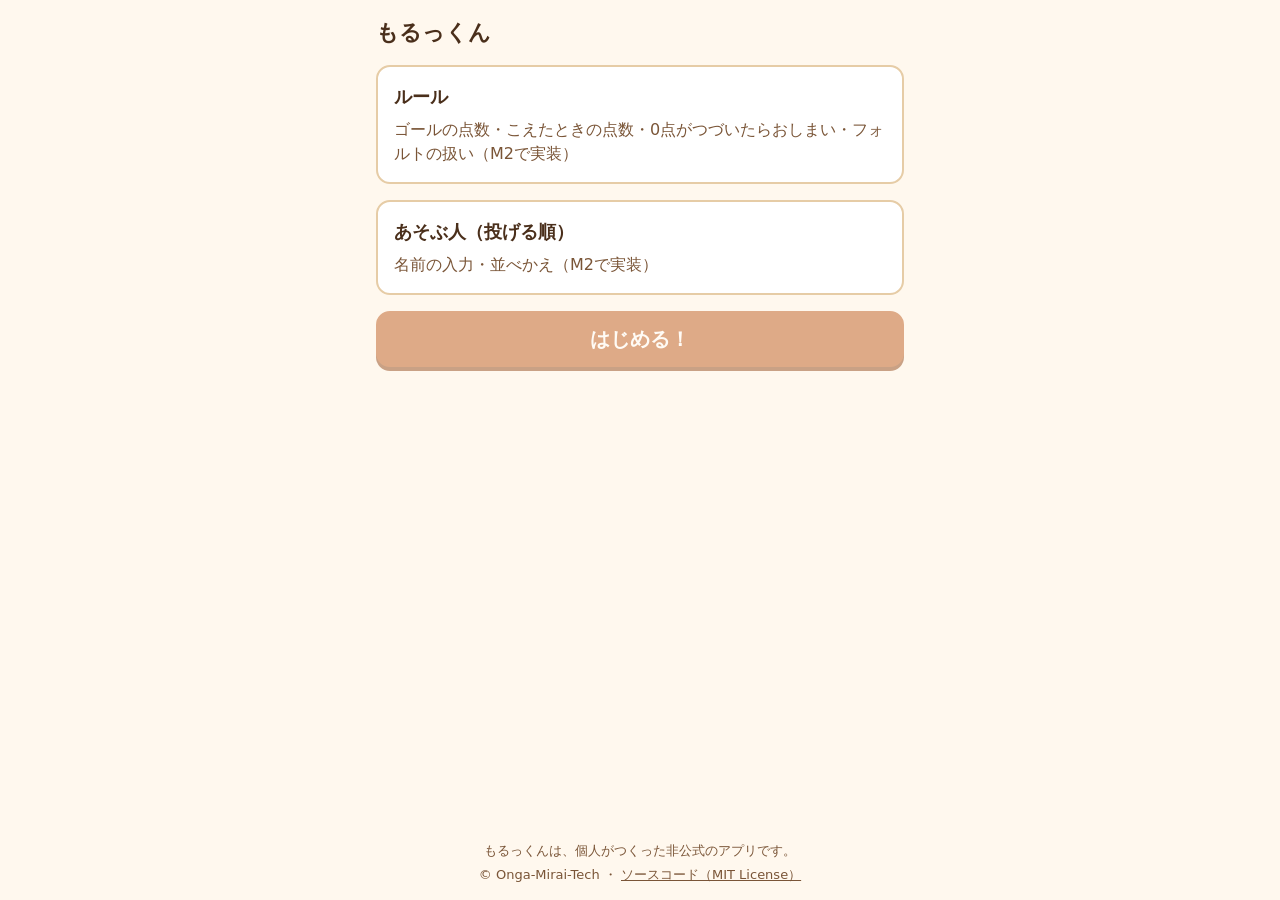
==== index.html @ 6c7cea9a "アプリ名を「もるっくん」に決定し、入力パッドに押し方のガイドを追加 - 画面・設計書・README のアプリ名を「もるっくん」に変更、画面下に非公式アプリである旨を表示 - 入力は「1本だけ → ピン" ====
<!doctype html>
<html lang="ja">
<head>
<meta charset="utf-8">
<meta name="viewport" content="width=device-width, initial-scale=1, viewport-fit=cover">
<meta name="description" content="スマホ1台でモルックの全員の得点を記録・自動計算するWEBアプリ">
<meta name="theme-color" content="#FBEBD3">
<title>もるっくん｜モルックの点数けいさん</title>
<style>
  /* モルックの木のピン（スキットル）をイメージした配色。docs/design-mockup.html と同じ値。
     コントラスト比は背景 --bg に対する値。暗い色・ダークモードは使わない。 */
  :root {
    --bg: #FFF8EE;            /* 白木（バーチ材）のクリーム */
    --surface: #FBEBD3;       /* 明るい木のカード */
    --line: #E6CCA6;          /* 木目の線 */
    --text: #4A2F1B;          /* こげ茶（本文） 11.6:1 */
    --text-sub: #7A5537;      /* 茶（補足） 6.3:1 */
    --accent: #B84E0B;        /* 焼きオレンジ（主ボタン。白文字で 5.1:1） */
    --accent-text: #FFFFFF;
    --accent-soft: #FFE2B3;   /* 手番の行・お知らせ帯 */
    --accent-line: #F59A3C;   /* 手番の枠・強調線 */
    --pin: #F3D9B1;           /* 数字ボタン（木のピン） */
    --pin-edge: #C9A272;
    --miss: #A8510A;          /* 0点の印 5.2:1 */
    --fault: #9A3B26;         /* フォルト 6.6:1 */
    --out: #74665A;           /* おしまい */
    --win: #3D7A34;           /* ゴール 4.9:1 */
    --gold: #E0A100;
    --radius: 14px;
    --gap: 8px;
    --tap: 56px;              /* ボタンの最小サイズ */
    --font: system-ui, -apple-system, "Hiragino Maru Gothic ProN", "Hiragino Sans", "Noto Sans JP", sans-serif;
    --font-num: ui-rounded, "SF Pro Rounded", "Hiragino Maru Gothic ProN", system-ui, sans-serif;
  }

  *, *::before, *::after { box-sizing: border-box; }

  html, body { margin: 0; height: 100%; }

  body {
    background: var(--bg);
    color: var(--text);
    font-family: var(--font);
    font-size: 16px;
    line-height: 1.5;
    -webkit-text-size-adjust: 100%;
    touch-action: manipulation;          /* ダブルタップ拡大を無効化 */
    -webkit-tap-highlight-color: transparent;
  }

  button, input, select { font: inherit; color: inherit; }

  button {
    min-height: var(--tap);
    min-width: var(--tap);
    border: 2px solid var(--line);
    border-radius: var(--radius);
    background: var(--bg);
    cursor: pointer;
  }
  button.primary { background: var(--accent); border-color: var(--accent); color: var(--accent-text); font-weight: 800; font-size: 20px; box-shadow: 0 4px 0 #8A3A08; }
  button:disabled { opacity: .45; cursor: not-allowed; }
  button:focus-visible, input:focus-visible { outline: 3px solid var(--accent); outline-offset: 2px; }

  .screen {
    display: none;
    flex-direction: column;
    min-height: 100%;
    max-width: 560px;
    margin: 0 auto;
    padding: 16px 16px calc(16px + env(safe-area-inset-bottom));
    gap: 16px;
  }
  .screen.is-active { display: flex; }

  h1 { font-size: 22px; margin: 0; }
  h2 { font-size: 18px; margin: 0 0 8px; }

  .panel {
    background: #FFFFFF;
    border: 2px solid var(--line);
    border-radius: var(--radius);
    padding: 16px;
  }

  .placeholder { color: var(--text-sub); margin: 0; }

  .site-footer {
    margin-top: auto;
    font-size: 13px;
    color: var(--text-sub);
    text-align: center;
  }
  .site-footer a { color: inherit; }
  .site-footer p { margin: 0 0 4px; }
</style>
</head>
<body>

<!-- 準備画面（設計書 4-1） -->
<main id="screen-setup" class="screen is-active" aria-labelledby="setup-title">
  <h1 id="setup-title">もるっくん</h1>

  <section class="panel" aria-labelledby="rules-title">
    <h2 id="rules-title">ルール</h2>
    <p class="placeholder">ゴールの点数・こえたときの点数・0点がつづいたらおしまい・フォルトの扱い（M2で実装）</p>
  </section>

  <section class="panel" aria-labelledby="players-title">
    <h2 id="players-title">あそぶ人（投げる順）</h2>
    <p class="placeholder">名前の入力・並べかえ（M2で実装）</p>
  </section>

  <button type="button" class="primary" id="start-button" disabled>はじめる！</button>

  <footer class="site-footer">
    <p>もるっくんは、個人がつくった非公式のアプリです。</p>
    © Onga-Mirai-Tech ・ <a href="https://github.com/Onga-Mirai-Tech/play-molkky" rel="noopener">ソースコード（MIT License）</a>
  </footer>
</main>

<!-- 試合画面（設計書 4-2） -->
<main id="screen-game" class="screen" aria-label="試合">
  <section class="panel" aria-label="手番"><p class="placeholder">手番表示（M2で実装）</p></section>
  <section class="panel" aria-label="スコアボード"><p class="placeholder">スコアボード（M2で実装）</p></section>
  <section class="panel" aria-label="得点入力"><p class="placeholder">入力パッド（M2で実装）</p></section>
</main>

<!-- 結果画面（設計書 4-4） -->
<main id="screen-result" class="screen" aria-label="結果">
  <section class="panel"><p class="placeholder">勝者・順位（M3で実装）</p></section>
</main>

<script>
"use strict";

// ==== LOGIC START ====
// 得点計算の純粋関数（設計書 第5章）。画面（DOM）には触れない。
// tests/ からこの区間だけを切り出してテストするため、目印のコメントは消さないこと。
const MolkkyLogic = (() => {
  // 標準ルール: 目標50点・超過で目標の半分（25点）・連続3回ミスで失格・フォルトも連続ミスに数える
  const DEFAULT_SETTINGS = Object.freeze({
    target: 50,
    resetMode: "half",
    resetValue: 25,
    missLimitEnabled: true,
    missLimit: 3,
    faultCountsAsMiss: true,
  });

  return Object.freeze({ DEFAULT_SETTINGS });
})();
// ==== LOGIC END ====

// ---- 画面 ----
const SCREENS = ["setup", "game", "result"];

function showScreen(name) {
  if (!SCREENS.includes(name)) throw new Error(`unknown screen: ${name}`);
  for (const s of SCREENS) {
    document.getElementById(`screen-${s}`).classList.toggle("is-active", s === name);
  }
  window.scrollTo(0, 0);
}
</script>
</body>
</html>
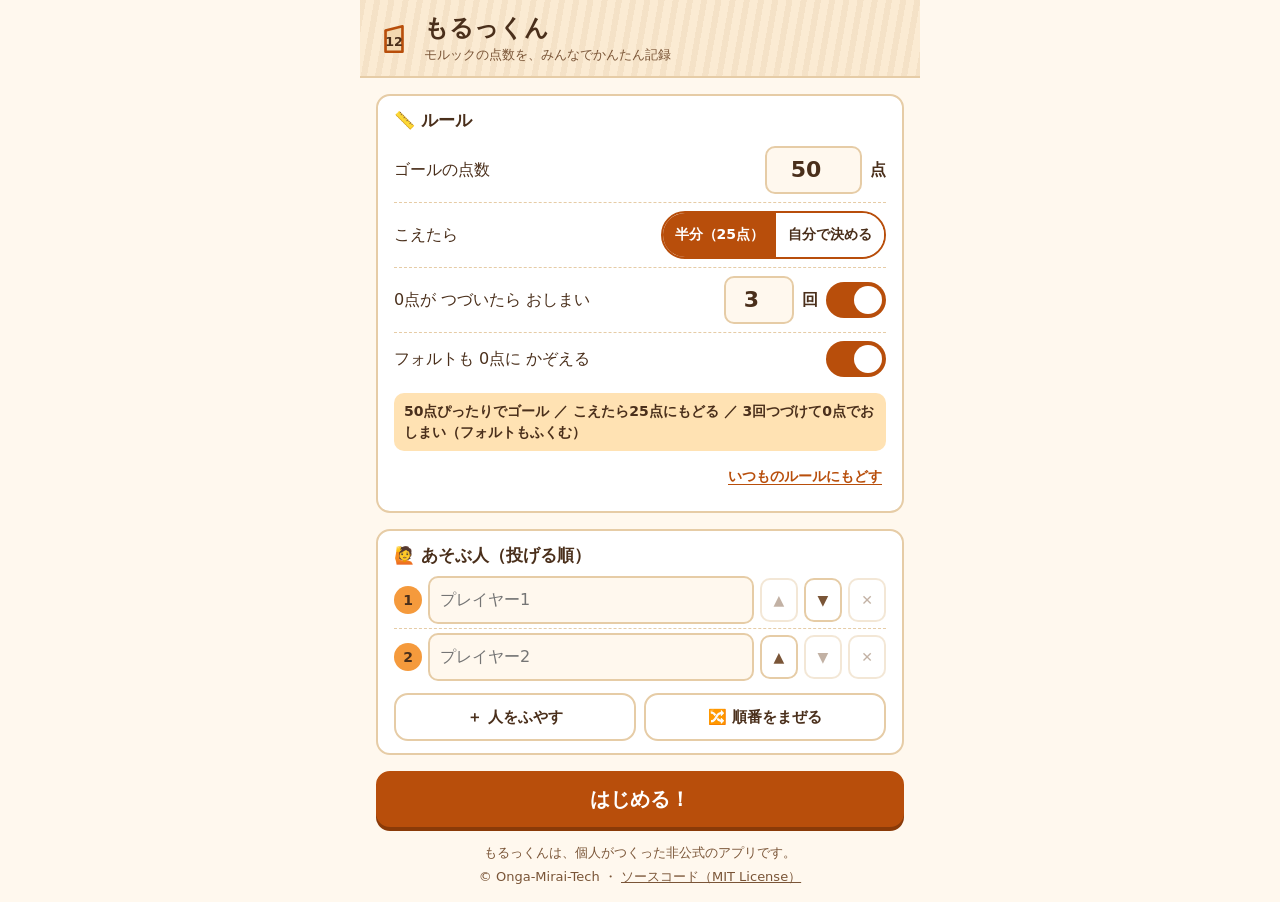
==== commit 5d458645: "M2: 準備画面・試合画面（質問式の入力）・結果画面の最小版を追加 - 準備画面: ゴールの点数・こえたときの点数（半分／自分で決める）・0点がつづいたらおしまい・   フォルトの扱い、確認文、あそぶ" ====
--- a/index.html
+++ b/index.html
@@ -34,6 +34,7 @@
   }
 
   *, *::before, *::after { box-sizing: border-box; }
+  [hidden] { display: none !important; }
 
   html, body { margin: 0; height: 100%; }
 
@@ -73,17 +74,106 @@
   }
   .screen.is-active { display: flex; }
 
-  h1 { font-size: 22px; margin: 0; }
-  h2 { font-size: 18px; margin: 0 0 8px; }
+  h1 { font-size: 24px; margin: 0; line-height: 1.2; }
+  h2 { font-size: 17px; margin: 0 0 4px; }
 
   .panel {
     background: #FFFFFF;
     border: 2px solid var(--line);
     border-radius: var(--radius);
-    padding: 16px;
-  }
-
-  .placeholder { color: var(--text-sub); margin: 0; }
+    padding: 12px 16px;
+  }
+
+  .visually-hidden {
+    position: absolute; width: 1px; height: 1px; overflow: hidden; clip: rect(0 0 0 0); white-space: nowrap;
+  }
+
+  /* ===== 準備画面 ===== */
+  .app-head {
+    display: flex; align-items: center; gap: 12px;
+    margin: -16px -16px 0; padding: 14px 16px 12px;
+    background:
+      repeating-linear-gradient(100deg, rgba(201,162,114,.12) 0 6px, transparent 6px 14px),
+      var(--surface);
+    border-bottom: 2px solid var(--line);
+  }
+  .app-head .sub { margin: 2px 0 0; font-size: 13px; color: var(--text-sub); }
+
+  .field {
+    display: flex; flex-wrap: wrap; align-items: center; justify-content: space-between;
+    gap: 6px 12px; padding: 8px 0;
+  }
+  .field + .field { border-top: 1px dashed var(--line); }
+  /* 狭い画面では、ことばの途中ではなく空白のところで改行する */
+  .field-label { flex: 1 1 7.5em; word-break: keep-all; overflow-wrap: anywhere; }
+  .field-ctrl { display: flex; align-items: center; gap: 8px; margin-left: auto; }
+  .unit { font-weight: 700; }
+
+  .num {
+    width: 4.4em; min-height: 48px; text-align: center;
+    font-family: var(--font-num); font-size: 22px; font-weight: 700;
+    border: 2px solid var(--line); border-radius: 10px; background: var(--bg);
+  }
+  .num:disabled { opacity: .45; }
+  .num.small { width: 3.2em; }
+
+  .seg { display: inline-flex; border: 2px solid var(--accent); border-radius: 999px; overflow: hidden; }
+  .seg button {
+    min-height: 44px; min-width: 0; border: 0; border-radius: 0; background: #FFFFFF;
+    padding: 0 12px; font-size: 14px; font-weight: 700;
+  }
+  .seg button[aria-pressed="true"] { background: var(--accent); color: var(--accent-text); }
+
+  /* オン／オフのスイッチ（button role="switch"） */
+  button.switch {
+    position: relative; flex: none;
+    width: 60px; min-width: 60px; height: 36px; min-height: 36px;
+    border: 0; border-radius: 999px; background: #D9C6AE; padding: 0;
+  }
+  button.switch::after {
+    content: ""; position: absolute; top: 4px; left: 4px;
+    width: 28px; height: 28px; border-radius: 50%; background: #FFFFFF;
+    transition: transform .15s;
+  }
+  button.switch[aria-checked="true"] { background: var(--accent); }
+  button.switch[aria-checked="true"]::after { transform: translateX(24px); }
+
+  .summary {
+    margin: 8px 0 0; padding: 8px 10px; border-radius: 10px;
+    background: var(--accent-soft); font-size: 14px; font-weight: 700;
+  }
+  button.link-btn {
+    display: block; margin: 4px 0 0 auto; min-height: 44px; min-width: 0;
+    border: 0; background: none; padding: 0 4px;
+    color: var(--accent); font-size: 14px; font-weight: 700;
+    text-decoration: underline; text-underline-offset: 3px;
+  }
+
+  .players { list-style: none; margin: 0; padding: 0; }
+  .player { display: flex; align-items: center; gap: 6px; padding: 4px 0; }
+  .player + .player { border-top: 1px dashed var(--line); }
+  .badge {
+    flex: none; width: 28px; height: 28px; border-radius: 50%;
+    background: var(--accent-line); font-weight: 800; font-size: 14px;
+    display: grid; place-items: center;
+  }
+  .name-input {
+    flex: 1; min-width: 0; min-height: 48px; padding: 6px 10px;
+    border: 2px solid var(--line); border-radius: 10px; background: var(--bg); font-size: 16px;
+  }
+  /* 並べかえ・削除は名前欄を広く取るため 44px 高（試合中のボタンは 56px 以上） */
+  button.mini {
+    flex: none; width: 38px; min-width: 38px; height: 44px; min-height: 44px; padding: 0;
+    border-radius: 10px; background: #FFFFFF; color: var(--text-sub); font-size: 14px;
+  }
+  .btn-row { display: flex; gap: 8px; margin-top: 8px; }
+  .btn-row button { flex: 1; min-height: 48px; font-weight: 700; font-size: 15px; background: #FFFFFF; }
+
+  .errors {
+    margin: 0; padding: 8px 12px 8px 28px; border-radius: 10px;
+    background: #FFF1EC; border: 2px solid var(--fault); color: var(--fault); font-weight: 700; font-size: 14px;
+  }
+  .errors:empty { display: none; }
 
   .site-footer {
     margin-top: auto;
@@ -93,25 +183,202 @@
   }
   .site-footer a { color: inherit; }
   .site-footer p { margin: 0 0 4px; }
+
+  /* ===== 試合画面 ===== */
+  #screen-game { padding: 0; gap: 0; position: relative; }
+  #screen-game.is-active { height: 100vh; height: 100dvh; }
+
+  .turn {
+    background: var(--accent-soft); border-bottom: 2px solid var(--accent-line);
+    padding: 8px 16px; text-align: center;
+  }
+  .round {
+    display: inline-block; font-size: 13px; font-weight: 700; background: #FFFFFF;
+    border: 1px solid var(--accent-line); border-radius: 999px; padding: 0 12px;
+  }
+  .who { font-size: 24px; font-weight: 800; line-height: 1.3; margin-top: 2px; word-break: break-all; }
+  .left { font-size: 15px; }
+  .left b { font-family: var(--font-num); font-size: 24px; color: var(--accent); }
+  .warn {
+    display: inline-block; margin-top: 4px; padding: 2px 12px; border-radius: 999px;
+    background: #FFFFFF; border: 2px solid var(--miss); color: var(--miss); font-size: 13px; font-weight: 700;
+  }
+  .warn[hidden] { display: none; }
+
+  .board {
+    flex: 1; min-height: 0; overflow-y: auto; list-style: none; margin: 0;
+    padding: 8px 12px; display: flex; flex-direction: column; gap: 6px;
+  }
+  .p-row {
+    display: grid; grid-template-columns: 16px 1fr auto 64px; align-items: center; gap: 8px;
+    background: #FFFFFF; border: 2px solid var(--line); border-radius: 12px; padding: 4px 10px;
+  }
+  .p-row.now { background: var(--accent-soft); border-color: var(--accent-line); box-shadow: 0 0 0 2px var(--accent-line); }
+  .p-row .mark { color: var(--accent); font-size: 14px; }
+  .p-row .nm { font-weight: 700; font-size: 16px; line-height: 1.25; overflow-wrap: anywhere; }
+  .p-row .meta { font-size: 12px; color: var(--text-sub); display: flex; flex-wrap: wrap; gap: 0 8px; align-items: center; }
+  .dots { color: var(--miss); letter-spacing: 1px; }
+  .p-row .score { font-family: var(--font-num); font-size: 32px; font-weight: 800; text-align: right; line-height: 1; }
+  .p-row .last { font-size: 12px; text-align: right; color: var(--text-sub); }
+  .p-row.out { background: #F4EEE7; border-style: dashed; color: var(--out); }
+  .p-row.out .nm { text-decoration: line-through; }
+  .tag {
+    font-size: 11px; font-weight: 700; border-radius: 999px; padding: 0 8px;
+    background: #FFFFFF; border: 1px solid var(--out); color: var(--out);
+  }
+
+  /* 入力直後に少しだけ、スコアボードの上に重ねて出すお知らせ */
+  .toast {
+    position: absolute; left: 12px; right: 12px; top: 120px; z-index: 2;
+    padding: 10px 12px; border-radius: 12px; text-align: center;
+    background: #FFFFFF; border: 2px solid var(--accent-line);
+    font-weight: 800; font-size: 17px;
+    box-shadow: 0 6px 16px rgba(74,47,27,.2);
+    pointer-events: none;
+    opacity: 0; transform: translateY(-6px); transition: opacity .15s, transform .15s;
+  }
+  .toast.show { opacity: 1; transform: none; }
+  .toast.over { border-color: var(--accent); }
+  .toast.miss { border-color: var(--miss); color: var(--miss); }
+  .toast.out { border-color: var(--out); color: var(--out); }
+
+  .pad {
+    padding: 10px 12px calc(10px + env(safe-area-inset-bottom));
+    background: var(--surface); border-top: 2px solid var(--line);
+    display: grid; grid-template-columns: repeat(4, 1fr); gap: 8px;
+  }
+  .pad-q { grid-column: 1 / -1; font-size: 15px; font-weight: 800; margin: -2px 0; }
+  .step-head { grid-column: 1 / -1; display: flex; align-items: center; gap: 10px; font-weight: 800; font-size: 16px; }
+  button.back {
+    min-height: 44px; min-width: 0; padding: 0 12px; border-radius: 999px;
+    background: #FFFFFF; font-size: 14px; font-weight: 700;
+  }
+
+  /* ステップ1「どうだった？」の4つのボタン */
+  button.choice {
+    grid-column: span 2; min-height: 72px; min-width: 0;
+    border-radius: 14px; border-color: var(--pin-edge); background: #FFFFFF;
+    display: flex; flex-direction: column; align-items: center; justify-content: center;
+    font-weight: 800; font-size: 19px; line-height: 1.2;
+  }
+  button.choice small { font-size: 12px; font-weight: 700; }
+  button.choice.one { background: var(--accent); border-color: var(--accent); color: var(--accent-text); }
+  button.choice.many { background: #6B4226; border-color: #6B4226; color: #FFFFFF; }
+  button.choice.zero { border-color: var(--miss); color: var(--miss); }
+  button.choice.fault { border-color: var(--fault); color: var(--fault); }
+
+  /* 1本だけ: ピンの番号（木のピンの形） */
+  button.pin {
+    min-width: 0; height: 58px; border: 2px solid var(--pin-edge); background: var(--pin);
+    font-family: var(--font-num); font-size: 26px; font-weight: 800; padding-top: 6px;
+    border-radius: 6px 6px 12px 12px;
+    clip-path: polygon(0 18%, 100% 0, 100% 100%, 0 100%);
+  }
+  button.pin:active { background: var(--accent-line); }
+  /* 2本以上: 本数（ピンの形にしない、丸い札＋「本」） */
+  button.count {
+    min-width: 0; height: 58px; border-radius: 999px; border-color: #6B4226; background: #FFFFFF; color: #6B4226;
+    display: flex; align-items: baseline; justify-content: center; gap: 1px; padding-top: 10px; font-weight: 800;
+  }
+  button.count b { font-family: var(--font-num); font-size: 26px; line-height: 1; }
+  button.count small { font-size: 13px; }
+  button.count:active { background: #F3E3D3; }
+
+  .tools { grid-column: 1 / -1; display: grid; grid-template-columns: 1.4fr 1fr 1fr; gap: 8px; }
+  .tools button { min-height: 48px; min-width: 0; padding: 0 4px; white-space: nowrap; font-size: 14px; font-weight: 700; background: #FFFFFF; }
+  @media (max-width: 359px) {
+    .tools button { font-size: 12px; }
+  }
+
+  /* ===== 結果画面 ===== */
+  .goal { text-align: center; padding-top: 8px; }
+  .goal .big { font-size: 36px; font-weight: 900; color: var(--accent); letter-spacing: .05em; line-height: 1.3; }
+  .goal .winner { font-size: 26px; font-weight: 800; overflow-wrap: anywhere; }
+  .goal .msg { margin: 4px 0 0; color: var(--text-sub); font-size: 15px; }
+  .ranking { list-style: none; margin: 0; padding: 0; }
+  .rank { display: grid; grid-template-columns: 40px 1fr auto; gap: 8px; align-items: center; padding: 8px 6px; }
+  .rank + .rank { border-top: 1px dashed var(--line); }
+  .rank .pos { font-weight: 800; text-align: center; }
+  .rank .rn { overflow-wrap: anywhere; }
+  .rank .sc { font-family: var(--font-num); font-size: 24px; font-weight: 800; }
+  .rank.first { background: var(--accent-soft); border-radius: 10px; }
+  .rank.out { color: var(--out); }
 </style>
 </head>
 <body>
 
 <!-- 準備画面（設計書 4-1） -->
 <main id="screen-setup" class="screen is-active" aria-labelledby="setup-title">
-  <h1 id="setup-title">もるっくん</h1>
+  <header class="app-head">
+    <svg width="36" height="36" viewBox="0 0 34 34" aria-hidden="true">
+      <path d="M9 9 L25 5 V29 H9 Z" fill="#F3D9B1" stroke="#B84E0B" stroke-width="2.5" stroke-linejoin="round"/>
+      <text x="17" y="24" text-anchor="middle" font-size="12" font-weight="800" fill="#4A2F1B">12</text>
+    </svg>
+    <div>
+      <h1 id="setup-title">もるっくん</h1>
+      <p class="sub">モルックの点数を、みんなでかんたん記録</p>
+    </div>
+  </header>
 
   <section class="panel" aria-labelledby="rules-title">
-    <h2 id="rules-title">ルール</h2>
-    <p class="placeholder">ゴールの点数・こえたときの点数・0点がつづいたらおしまい・フォルトの扱い（M2で実装）</p>
+    <h2 id="rules-title">📏 ルール</h2>
+
+    <div class="field">
+      <label class="field-label" for="target">ゴールの点数</label>
+      <span class="field-ctrl">
+        <input id="target" class="num" autocomplete="off" type="number" inputmode="numeric" min="10" max="200" step="1">
+        <span class="unit">点</span>
+      </span>
+    </div>
+
+    <div class="field">
+      <span class="field-label" id="reset-label">こえたら</span>
+      <span class="field-ctrl">
+        <span class="seg" role="group" aria-labelledby="reset-label">
+          <button type="button" data-reset-mode="half">半分（<span id="half-value">25</span>点）</button>
+          <button type="button" data-reset-mode="custom">自分で決める</button>
+        </span>
+      </span>
+    </div>
+    <div class="field" id="reset-custom-field">
+      <label class="field-label" for="reset-value">こえたら もどる点数</label>
+      <span class="field-ctrl">
+        <input id="reset-value" class="num" autocomplete="off" type="number" inputmode="numeric" min="0" step="1">
+        <span class="unit">点</span>
+      </span>
+    </div>
+
+    <div class="field">
+      <span class="field-label" id="miss-label">0点が つづいたら おしまい</span>
+      <span class="field-ctrl">
+        <input id="miss-limit" class="num small" autocomplete="off" type="number" inputmode="numeric" min="1" max="5" step="1" aria-label="おしまいになる回数">
+        <span class="unit">回</span>
+        <button type="button" class="switch" id="miss-enabled" role="switch" aria-labelledby="miss-label"></button>
+      </span>
+    </div>
+
+    <div class="field">
+      <span class="field-label" id="fault-label">フォルトも 0点に かぞえる</span>
+      <span class="field-ctrl">
+        <button type="button" class="switch" id="fault-counts" role="switch" aria-labelledby="fault-label"></button>
+      </span>
+    </div>
+
+    <p class="summary" id="rule-summary" aria-live="polite"></p>
+    <button type="button" class="link-btn" id="reset-rules">いつものルールにもどす</button>
   </section>
 
   <section class="panel" aria-labelledby="players-title">
-    <h2 id="players-title">あそぶ人（投げる順）</h2>
-    <p class="placeholder">名前の入力・並べかえ（M2で実装）</p>
+    <h2 id="players-title">🙋 あそぶ人（投げる順）</h2>
+    <ol class="players" id="player-list"></ol>
+    <div class="btn-row">
+      <button type="button" id="add-player">＋ 人をふやす</button>
+      <button type="button" id="shuffle-players">🔀 順番をまぜる</button>
+    </div>
   </section>
 
-  <button type="button" class="primary" id="start-button" disabled>はじめる！</button>
+  <ul class="errors" id="setup-errors" aria-live="polite"></ul>
+  <button type="button" class="primary" id="start-button">はじめる！</button>
 
   <footer class="site-footer">
     <p>もるっくんは、個人がつくった非公式のアプリです。</p>
@@ -121,14 +388,35 @@
 
 <!-- 試合画面（設計書 4-2） -->
 <main id="screen-game" class="screen" aria-label="試合">
-  <section class="panel" aria-label="手番"><p class="placeholder">手番表示（M2で実装）</p></section>
-  <section class="panel" aria-label="スコアボード"><p class="placeholder">スコアボード（M2で実装）</p></section>
-  <section class="panel" aria-label="得点入力"><p class="placeholder">入力パッド（M2で実装）</p></section>
+  <section class="turn" aria-live="polite">
+    <span class="round" id="round"></span>
+    <div class="who" id="who"></div>
+    <div class="left" id="left"></div>
+    <div class="warn" id="warn" hidden>⚠ つぎ0点だと おしまい。がんばって！</div>
+  </section>
+  <div class="toast" id="toast" role="status" aria-live="polite"></div>
+  <ol class="board" id="board" aria-label="みんなの点数"></ol>
+  <section class="pad" id="pad" aria-label="点数を入れる"></section>
 </main>
 
 <!-- 結果画面（設計書 4-4） -->
-<main id="screen-result" class="screen" aria-label="結果">
-  <section class="panel"><p class="placeholder">勝者・順位（M3で実装）</p></section>
+<main id="screen-result" class="screen" aria-labelledby="goal-title">
+  <section class="goal">
+    <svg width="72" height="72" viewBox="0 0 72 72" aria-hidden="true">
+      <path d="M20 10 H52 V28 A16 16 0 0 1 20 28 Z" fill="#E0A100" stroke="#8A5A00" stroke-width="2.5"/>
+      <path d="M20 14 H10 A10 10 0 0 0 22 32 M52 14 H62 A10 10 0 0 1 50 32" fill="none" stroke="#8A5A00" stroke-width="2.5"/>
+      <rect x="32" y="44" width="8" height="10" fill="#C9A272" stroke="#8A5A00" stroke-width="2"/>
+      <rect x="22" y="54" width="28" height="8" rx="2" fill="#B84E0B" stroke="#8A3A08" stroke-width="2"/>
+    </svg>
+    <h1 class="big" id="goal-title"></h1>
+    <div class="winner" id="winner"></div>
+    <p class="msg" id="goal-msg"></p>
+  </section>
+  <section class="panel" aria-labelledby="ranking-title">
+    <h2 id="ranking-title">🏅 けっか</h2>
+    <ol class="ranking" id="ranking"></ol>
+  </section>
+  <button type="button" class="primary" id="back-to-setup">はじめの画面へ</button>
 </main>
 
 <script>
@@ -148,20 +436,504 @@
     faultCountsAsMiss: true,
   });
 
-  return Object.freeze({ DEFAULT_SETTINGS });
+  const LIMITS = Object.freeze({
+    targetMin: 10, targetMax: 200,
+    missLimitMin: 1, missLimitMax: 5,
+    playersMin: 2, playersMax: 12,
+    pointsMax: 12,
+  });
+
+  const isInt = (v) => Number.isInteger(v);
+
+  // 超過したときに戻る点数
+  function resetPoint(s) {
+    return s.resetMode === "half" ? Math.floor(s.target / 2) : s.resetValue;
+  }
+
+  // 準備画面の入力チェック。問題がなければ空の配列（画面に出すやさしい言葉で返す）
+  function validateSetup(s, playerCount) {
+    const errors = [];
+    if (!isInt(s.target) || s.target < LIMITS.targetMin || s.target > LIMITS.targetMax) {
+      errors.push(`ゴールの点数は ${LIMITS.targetMin}〜${LIMITS.targetMax}点 のあいだで決めてください`);
+    }
+    if (s.resetMode !== "half" && s.resetMode !== "custom") {
+      errors.push("こえたときの点数の決め方をえらんでください");
+    } else if (s.resetMode === "custom" && (!isInt(s.resetValue) || s.resetValue < 0 || s.resetValue >= s.target)) {
+      errors.push("こえたときにもどる点数は、0点から ゴールの点数より小さい点数 にしてください");
+    }
+    if (s.missLimitEnabled && (!isInt(s.missLimit) || s.missLimit < LIMITS.missLimitMin || s.missLimit > LIMITS.missLimitMax)) {
+      errors.push(`おしまいになる回数は ${LIMITS.missLimitMin}〜${LIMITS.missLimitMax}回 にしてください`);
+    }
+    if (!isInt(playerCount) || playerCount < LIMITS.playersMin || playerCount > LIMITS.playersMax) {
+      errors.push(`あそぶ人は ${LIMITS.playersMin}〜${LIMITS.playersMax}人 にしてください`);
+    }
+    return errors;
+  }
+
+  // 1投を1人の状態 p に当てはめ、判定を返す（p を書き換える）
+  //   ADD: 加算 / OVER: 超過して戻り点へ / WIN: 目標点ちょうど
+  //   MISS: 0点（連続ミス+1） / OUT: 連続ミスで失格 / FAULT: 連続ミスに数えないフォルト
+  function applyThrow(p, t, s) {
+    if (t.fault && !s.faultCountsAsMiss) return "FAULT";
+    const points = t.fault ? 0 : t.points;
+    if (points === 0) {
+      p.misses += 1;
+      if (s.missLimitEnabled && p.misses >= s.missLimit) {
+        p.score = 0; p.out = true; return "OUT";
+      }
+      return "MISS";
+    }
+    p.misses = 0;
+    const next = p.score + points;
+    if (next === s.target) { p.score = next; return "WIN"; }
+    if (next > s.target) { p.score = resetPoint(s); return "OVER"; }
+    p.score = next;
+    return "ADD";
+  }
+
+  // 保存データ（settings・players・throws）から、現在の試合の状態をすべて計算し直す。
+  // 記録に矛盾（手番違い・終了後の投擲・範囲外の点数）があれば Error を投げる。
+  function computeState(game) {
+    const s = game.settings;
+    const players = game.players.map((pl) => ({
+      id: pl.id, name: pl.name, score: 0, misses: 0, out: false,
+    }));
+    const history = [];
+    let turn = 0;          // 次に投げる人の players での位置
+    let round = 1;
+    let winnerId = null;
+    let finished = false;
+
+    const activeCount = () => players.filter((p) => !p.out).length;
+
+    for (const [i, t] of game.throws.entries()) {
+      if (finished) throw new Error(`throw #${i}: 試合終了後の投擲です`);
+      const p = players[turn];
+      if (t.playerId !== p.id) throw new Error(`throw #${i}: 手番は ${p.id} ですが ${t.playerId} の記録です`);
+      if (!t.fault && (!isInt(t.points) || t.points < 0 || t.points > LIMITS.pointsMax)) {
+        throw new Error(`throw #${i}: 点数 ${t.points} は 0〜${LIMITS.pointsMax} ではありません`);
+      }
+
+      const before = p.score;
+      const result = applyThrow(p, t, s);
+      history.push({
+        index: i, round, playerId: p.id,
+        points: t.fault ? 0 : t.points, fault: !!t.fault,
+        result, before, after: p.score, misses: p.misses,
+      });
+
+      if (result === "WIN") {
+        finished = true; winnerId = p.id;
+      } else if (result === "OUT" && activeCount() <= 1) {
+        // 残りが1人ならその人の勝ち（全員失格は1人プレイのときだけ起こりうる）
+        finished = true;
+        winnerId = activeCount() === 1 ? players.find((q) => !q.out).id : null;
+      } else {
+        // 次の「失格していない人」へ。先頭を越えたらラウンド+1
+        do {
+          turn += 1;
+          if (turn === players.length) { turn = 0; round += 1; }
+        } while (players[turn].out);
+      }
+    }
+
+    for (const p of players) {
+      p.remaining = s.target - p.score;
+      // 「つぎ0点だと おしまい」の警告
+      p.atRisk = !p.out && s.missLimitEnabled && p.misses === s.missLimit - 1;
+    }
+
+    return {
+      players,
+      history,
+      round,
+      finished,
+      winnerId,
+      currentPlayerId: finished ? null : players[turn].id,
+      last: history.length ? history[history.length - 1] : null,
+    };
+  }
+
+  // 結果画面の順位: 勝者 ＞ 残り点の高い順（同点は同じ順位） ＞ 失格者（後まで残った人が上）。失格者の rank は null
+  function ranking(state) {
+    const outOrder = new Map();
+    for (const h of state.history) if (h.result === "OUT") outOrder.set(h.playerId, h.index);
+    const winner = state.players.filter((p) => p.id === state.winnerId);
+    const alive = state.players
+      .filter((p) => p.id !== state.winnerId && !p.out)
+      .sort((a, b) => b.score - a.score);
+    const out = state.players
+      .filter((p) => p.out)
+      .sort((a, b) => outOrder.get(b.id) - outOrder.get(a.id));
+
+    const rows = [];
+    for (const p of winner) rows.push({ ...p, rank: 1, winner: true });
+    for (const [i, p] of alive.entries()) {
+      const prev = rows[rows.length - 1];
+      const tied = i > 0 && prev.score === p.score;
+      rows.push({ ...p, rank: tied ? prev.rank : rows.length + 1, winner: false });
+    }
+    for (const p of out) rows.push({ ...p, rank: null, winner: false });
+    return rows;
+  }
+
+  return Object.freeze({ DEFAULT_SETTINGS, LIMITS, resetPoint, validateSetup, applyThrow, computeState, ranking });
 })();
 // ==== LOGIC END ====
 
-// ---- 画面 ----
+// ==== 画面 ====
+// 画面は computeState の結果だけを見て描き直す。名前などの入力値は textContent で表示する（innerHTML に入れない）。
+const L = MolkkyLogic;
+const $ = (id) => document.getElementById(id);
+
+// 要素を作る小さな関数。子に文字列を渡すとテキストとして追加される（HTMLとして解釈しない）
+function h(tag, props, ...children) {
+  const el = document.createElement(tag);
+  for (const [k, v] of Object.entries(props || {})) {
+    if (v == null || v === false) continue;
+    if (k === "class") el.className = v;
+    else if (k.startsWith("on")) el.addEventListener(k.slice(2), v);
+    else el.setAttribute(k, v === true ? "" : v);
+  }
+  for (const c of children.flat()) {
+    if (c == null || c === false) continue;
+    el.append(c instanceof Node ? c : String(c));
+  }
+  return el;
+}
+
 const SCREENS = ["setup", "game", "result"];
 
 function showScreen(name) {
   if (!SCREENS.includes(name)) throw new Error(`unknown screen: ${name}`);
   for (const s of SCREENS) {
-    document.getElementById(`screen-${s}`).classList.toggle("is-active", s === name);
+    $(`screen-${s}`).classList.toggle("is-active", s === name);
   }
   window.scrollTo(0, 0);
 }
+
+const app = {
+  setup: {
+    settings: { ...L.DEFAULT_SETTINGS },
+    players: [],             // { key, name }  key は並べかえ用の一時的な番号
+  },
+  game: null,                // 保存データと同じ形（設計書 5-1）
+  padStep: "choose",         // "choose" | "one" | "many"
+  toastTimer: 0,
+};
+let playerKey = 0;
+const newPlayer = (name = "") => ({ key: ++playerKey, name });
+const defaultName = (i) => `プレイヤー${i + 1}`;
+
+// ---- 準備画面 ----
+const numOrNaN = (v) => (String(v).trim() === "" ? NaN : Number(v));
+
+function readSettingsFromForm() {
+  const s = app.setup.settings;
+  s.target = numOrNaN($("target").value);
+  s.resetValue = numOrNaN($("reset-value").value);
+  s.missLimit = numOrNaN($("miss-limit").value);
+}
+
+function writeSettingsToForm() {
+  const s = app.setup.settings;
+  $("target").value = s.target;
+  $("reset-value").value = Number.isInteger(s.resetValue) ? s.resetValue : "";
+  $("miss-limit").value = s.missLimit;
+  refreshSetup();
+}
+
+function ruleSummary(s) {
+  const reset = L.resetPoint(s);
+  const parts = [`${s.target}点ぴったりでゴール`, `こえたら${reset}点にもどる`];
+  parts.push(s.missLimitEnabled
+    ? `${s.missLimit}回つづけて0点でおしまい${s.faultCountsAsMiss ? "（フォルトもふくむ）" : ""}`
+    : "0点がつづいても おしまいにならない");
+  return parts.join(" ／ ");
+}
+
+// 入力のたびに、表示（半分の点数・切りかえ・確認文・エラー・開始ボタン）を整える
+function refreshSetup() {
+  const s = app.setup.settings;
+  const half = Number.isInteger(s.target) ? Math.floor(s.target / 2) : "?";
+  $("half-value").textContent = half;
+  for (const b of document.querySelectorAll("[data-reset-mode]")) {
+    b.setAttribute("aria-pressed", String(b.dataset.resetMode === s.resetMode));
+  }
+  $("reset-custom-field").hidden = s.resetMode !== "custom";
+  $("miss-enabled").setAttribute("aria-checked", String(s.missLimitEnabled));
+  $("miss-limit").disabled = !s.missLimitEnabled;
+  $("fault-counts").setAttribute("aria-checked", String(s.faultCountsAsMiss));
+
+  const errors = L.validateSetup(s, app.setup.players.length);
+  $("rule-summary").textContent = errors.length && L.validateSetup(s, 2).length
+    ? "ルールの数字を たしかめてください"
+    : ruleSummary(s);
+  $("setup-errors").replaceChildren(...errors.map((e) => h("li", null, e)));
+  $("start-button").disabled = errors.length > 0;
+}
+
+function renderPlayers() {
+  const list = app.setup.players;
+  $("player-list").replaceChildren(...list.map((p, i) => h("li", { class: "player" },
+    h("span", { class: "badge", "aria-hidden": "true" }, i + 1),
+    h("input", {
+      class: "name-input", type: "text", maxlength: "20", autocomplete: "off", value: p.name,
+      placeholder: defaultName(i), "aria-label": `${i + 1}ばんめに投げる人の名前`,
+      "data-key": p.key,
+      oninput: (e) => { p.name = e.target.value; },
+    }),
+    h("button", {
+      type: "button", class: "mini", "aria-label": `${i + 1}ばんめの人を上へ`, disabled: i === 0,
+      onclick: () => movePlayer(i, -1),
+    }, "▲"),
+    h("button", {
+      type: "button", class: "mini", "aria-label": `${i + 1}ばんめの人を下へ`, disabled: i === list.length - 1,
+      onclick: () => movePlayer(i, 1),
+    }, "▼"),
+    h("button", {
+      type: "button", class: "mini", "aria-label": `${i + 1}ばんめの人をけす`,
+      disabled: list.length <= L.LIMITS.playersMin,
+      onclick: () => { list.splice(i, 1); renderPlayers(); },
+    }, "✕"),
+  )));
+  $("add-player").disabled = list.length >= L.LIMITS.playersMax;
+  refreshSetup();
+}
+
+function movePlayer(i, d) {
+  const list = app.setup.players;
+  [list[i], list[i + d]] = [list[i + d], list[i]];
+  renderPlayers();
+  $("player-list").children[i + d].querySelectorAll("button")[d < 0 ? 0 : 1].focus();
+}
+
+function shufflePlayers() {
+  const list = app.setup.players;
+  for (let i = list.length - 1; i > 0; i--) {
+    const j = Math.floor(Math.random() * (i + 1));
+    [list[i], list[j]] = [list[j], list[i]];
+  }
+  renderPlayers();
+}
+
+function startGame() {
+  readSettingsFromForm();
+  const s = { ...app.setup.settings };
+  if (L.validateSetup(s, app.setup.players.length).length) return;
+  if (s.resetMode === "half") s.resetValue = L.resetPoint(s);
+  app.game = {
+    version: 1,
+    settings: s,
+    players: app.setup.players.map((p, i) => ({ id: `p${i + 1}`, name: p.name.trim() || defaultName(i) })),
+    throws: [],
+    startedAt: new Date().toISOString(),
+  };
+  app.padStep = "choose";
+  renderGame();
+  showScreen("game");
+}
+
+function initSetup() {
+  app.setup.players = [newPlayer(), newPlayer()];
+  for (const id of ["target", "reset-value", "miss-limit"]) {
+    $(id).addEventListener("input", () => { readSettingsFromForm(); refreshSetup(); });
+  }
+  for (const b of document.querySelectorAll("[data-reset-mode]")) {
+    b.addEventListener("click", () => {
+      const s = app.setup.settings;
+      s.resetMode = b.dataset.resetMode;
+      // 「自分で決める」に切りかえたとき、空なら今の半分の点数を入れておく
+      if (s.resetMode === "custom" && !Number.isInteger(s.resetValue) && Number.isInteger(s.target)) {
+        s.resetValue = Math.floor(s.target / 2);
+        $("reset-value").value = s.resetValue;
+      }
+      refreshSetup();
+    });
+  }
+  $("miss-enabled").addEventListener("click", () => {
+    app.setup.settings.missLimitEnabled = !app.setup.settings.missLimitEnabled;
+    refreshSetup();
+  });
+  $("fault-counts").addEventListener("click", () => {
+    app.setup.settings.faultCountsAsMiss = !app.setup.settings.faultCountsAsMiss;
+    refreshSetup();
+  });
+  $("reset-rules").addEventListener("click", () => {
+    app.setup.settings = { ...L.DEFAULT_SETTINGS };
+    writeSettingsToForm();
+  });
+  $("add-player").addEventListener("click", () => {
+    app.setup.players.push(newPlayer());
+    renderPlayers();
+    const inputs = $("player-list").querySelectorAll("input");
+    inputs[inputs.length - 1].focus();
+  });
+  $("shuffle-players").addEventListener("click", shufflePlayers);
+  $("start-button").addEventListener("click", startGame);
+  writeSettingsToForm();
+  renderPlayers();
+}
+
+// ---- 試合画面 ----
+function lastThrowLabel(entry) {
+  if (!entry) return "";
+  switch (entry.result) {
+    case "ADD": return `+${entry.points}`;
+    case "OVER": return "こえた↩︎";
+    case "MISS": return entry.fault ? "フォルト" : "0点";
+    case "FAULT": return "フォルト";
+    case "OUT": return "おしまい";
+    case "WIN": return "ゴール";
+    default: return "";
+  }
+}
+
+function missDots(p, s) {
+  if (s.missLimitEnabled) {
+    return h("span", { class: "dots", "aria-label": `0点 ${p.misses}回つづけて` },
+      "●".repeat(Math.min(p.misses, s.missLimit)) + "○".repeat(Math.max(s.missLimit - p.misses, 0)));
+  }
+  return p.misses > 0 ? h("span", { class: "dots" }, `0点×${p.misses}`) : null;
+}
+
+function renderGame() {
+  const game = app.game;
+  const s = game.settings;
+  const st = L.computeState(game);
+  if (st.finished) {
+    renderResult(st);
+    showScreen("result");
+    return;
+  }
+  const cur = st.players.find((p) => p.id === st.currentPlayerId);
+
+  $("round").textContent = `${st.round}まわりめ`;
+  $("who").textContent = `${cur.name} さんの番`;
+  $("left").replaceChildren("あと ", h("b", null, cur.remaining), " 点でゴール");
+  $("warn").hidden = !cur.atRisk;
+
+  const lastOf = new Map();
+  for (const e of st.history) lastOf.set(e.playerId, e);
+  $("board").replaceChildren(...st.players.map((p) => {
+    const now = p.id === st.currentPlayerId;
+    return h("li", { class: `p-row${now ? " now" : ""}${p.out ? " out" : ""}`, "aria-current": now ? "true" : null },
+      h("span", { class: "mark", "aria-hidden": "true" }, now ? "▶" : ""),
+      h("div", null,
+        h("div", { class: "nm" }, p.name),
+        h("div", { class: "meta" },
+          p.out ? h("span", { class: "tag" }, "おしまい") : `あと ${p.remaining}点`,
+          p.out ? null : missDots(p, s)),
+      ),
+      h("div", { class: "score", "aria-label": `${p.score}点` }, p.score),
+      h("div", { class: "last" }, lastThrowLabel(lastOf.get(p.id))),
+    );
+  }));
+  const nowRow = $("board").querySelector(".now");
+  if (nowRow) nowRow.scrollIntoView({ block: "nearest" });
+
+  renderPad();
+}
+
+// 入力パッド（質問式）: ステップ1「どうだった？」→ ステップ2「番号」または「本数」
+function renderPad() {
+  const step = app.padStep;
+  const go = (next) => () => { app.padStep = next; renderPad(); focusPad(); };
+  let items;
+  if (step === "one") {
+    items = [
+      h("div", { class: "step-head" },
+        h("button", { type: "button", class: "back", onclick: go("choose") }, "← もどる"),
+        "たおれたピンの番号は？"),
+      ...Array.from({ length: 12 }, (_, i) => h("button", {
+        type: "button", class: "pin", "aria-label": `${i + 1}番のピン（${i + 1}点）`,
+        onclick: () => recordThrow(i + 1, false),
+      }, i + 1)),
+    ];
+  } else if (step === "many") {
+    items = [
+      h("div", { class: "step-head" },
+        h("button", { type: "button", class: "back", onclick: go("choose") }, "← もどる"),
+        "たおれた本数は？"),
+      ...Array.from({ length: 11 }, (_, i) => h("button", {
+        type: "button", class: "count", "aria-label": `${i + 2}本（${i + 2}点）`,
+        onclick: () => recordThrow(i + 2, false),
+      }, h("b", null, i + 2), h("small", null, "本"))),
+    ];
+  } else {
+    items = [
+      h("div", { class: "pad-q" }, "どうだった？"),
+      h("button", { type: "button", class: "choice one", onclick: go("one") }, "1本だけ", h("small", null, "たおれた")),
+      h("button", { type: "button", class: "choice many", onclick: go("many") }, "2本以上", h("small", null, "たおれた")),
+      h("button", { type: "button", class: "choice zero", onclick: () => recordThrow(0, false) }, "0点", h("small", null, "たおれなかった")),
+      h("button", { type: "button", class: "choice fault", onclick: () => recordThrow(0, true) }, "フォルト", h("small", null, "ルールいはん")),
+    ];
+  }
+  // ひとつもどす・きろく（M3）、メニュー（M4）はあとで実装
+  items.push(h("div", { class: "tools" },
+    h("button", { type: "button", disabled: true }, "↩︎ ひとつもどす"),
+    h("button", { type: "button", disabled: true }, "📋 きろく"),
+    h("button", { type: "button", disabled: true }, "☰ メニュー"),
+  ));
+  $("pad").replaceChildren(...items);
+}
+
+function focusPad() {
+  const first = $("pad").querySelector("button:not([disabled])");
+  if (first) first.focus({ preventScroll: true });
+}
+
+function recordThrow(points, fault) {
+  const game = app.game;
+  const before = L.computeState(game);
+  if (before.finished) return;
+  game.throws.push({ playerId: before.currentPlayerId, points, fault, at: new Date().toISOString() });
+  app.padStep = "choose";
+  const st = L.computeState(game);
+  showToast(st.last, game);
+  renderGame();
+}
+
+function showToast(entry, game) {
+  const name = game.players.find((p) => p.id === entry.playerId).name;
+  let text, kind = "";
+  switch (entry.result) {
+    case "ADD": text = `+${entry.points} → ${entry.after}点`; break;
+    case "OVER": text = `こえちゃった！ ${entry.before + entry.points} → ${entry.after}点にもどるよ`; kind = "over"; break;
+    case "MISS":
+      text = `${entry.fault ? "フォルトで 0点" : "ざんねん、0点"}${entry.misses >= 2 ? `（${entry.misses}回つづけて）` : ""}`;
+      kind = "miss"; break;
+    case "FAULT": text = "フォルトで 0点"; kind = "miss"; break;
+    case "OUT": text = `${name} さんは ここまで。おつかれさま！`; kind = "out"; break;
+    default: return;   // WIN は結果画面で知らせる
+  }
+  const el = $("toast");
+  el.textContent = text;
+  el.className = `toast show ${kind}`;
+  clearTimeout(app.toastTimer);
+  app.toastTimer = setTimeout(() => { el.className = "toast"; }, 1200);
+}
+
+// ---- 結果画面（M2 は勝者と順位のみ。再戦・取り消しは M3） ----
+function renderResult(st) {
+  const s = app.game.settings;
+  const winner = st.players.find((p) => p.id === st.winnerId);
+  const byGoal = st.last && st.last.result === "WIN";
+  $("goal-title").textContent = byGoal ? "ゴール！" : "やったね！";
+  $("winner").textContent = winner ? `${winner.name} さん` : "";
+  $("goal-msg").textContent = byGoal
+    ? `おめでとう！ ${st.round}まわりめで ${s.target}点ぴったり`
+    : "さいごまで のこったので かち！ おめでとう！";
+  $("ranking").replaceChildren(...L.ranking(st).map((r) => h("li", { class: `rank${r.winner ? " first" : ""}${r.out ? " out" : ""}` },
+    h("span", { class: "pos" }, r.winner ? "🥇" : r.rank ?? "—"),
+    h("span", { class: "rn" }, r.out ? `${r.name}（おしまい）` : r.name),
+    h("span", { class: "sc" }, r.score),
+  )));
+}
+
+$("back-to-setup").addEventListener("click", () => showScreen("setup"));
+
+initSetup();
 </script>
 </body>
 </html>
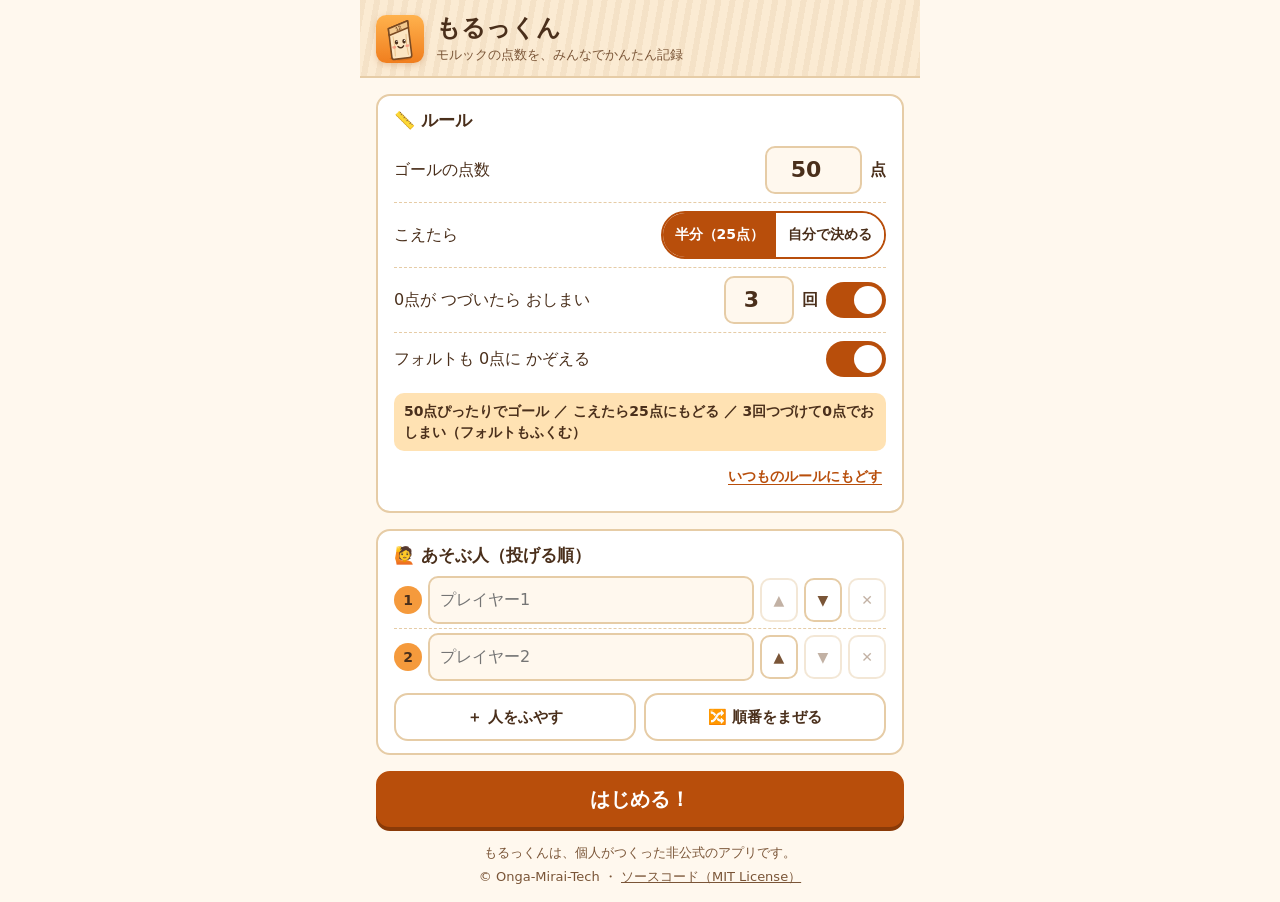
==== commit b9c7128c: "アイコンとカード画像を追加（キャラクター「もるっくん」） - favicon.svg: 番号12の木のピンに顔をつけた「もるっくん」。タブのアイコンとアプリの見出しに使う - icon-180.png" ====
--- a/index.html
+++ b/index.html
@@ -3,9 +3,25 @@
 <head>
 <meta charset="utf-8">
 <meta name="viewport" content="width=device-width, initial-scale=1, viewport-fit=cover">
-<meta name="description" content="スマホ1台でモルックの全員の得点を記録・自動計算するWEBアプリ">
+<meta name="description" content="スマホ1台で、モルックのみんなの点数をかんたん記録。こえたら25点にもどる計算や、0点がつづいた回数も自動でけいさんします。インストール不要・無料。">
 <meta name="theme-color" content="#FBEBD3">
 <title>もるっくん｜モルックの点数けいさん</title>
+<link rel="canonical" href="https://play-molkky.onga-mirai-tech.com/">
+<link rel="icon" href="favicon.svg" type="image/svg+xml">
+<link rel="apple-touch-icon" href="icon-180.png">
+<meta name="apple-mobile-web-app-title" content="もるっくん">
+<!-- リンクを貼ったときのカード（OGP）。画像は scripts/brand/generate.sh で作る -->
+<meta property="og:type" content="website">
+<meta property="og:site_name" content="もるっくん">
+<meta property="og:title" content="もるっくん｜モルックの点数けいさん">
+<meta property="og:description" content="スマホ1台で、モルックのみんなの点数をかんたん記録。こえたら25点にもどる計算や、0点がつづいた回数も自動でけいさんします。">
+<meta property="og:url" content="https://play-molkky.onga-mirai-tech.com/">
+<meta property="og:locale" content="ja_JP">
+<meta property="og:image" content="https://play-molkky.onga-mirai-tech.com/ogp.png">
+<meta property="og:image:width" content="1200">
+<meta property="og:image:height" content="630">
+<meta property="og:image:alt" content="もるっくん モルックの点数を、みんなでかんたん記録">
+<meta name="twitter:card" content="summary_large_image">
 <style>
   /* モルックの木のピン（スキットル）をイメージした配色。docs/design-mockup.html と同じ値。
      コントラスト比は背景 --bg に対する値。暗い色・ダークモードは使わない。 */
@@ -98,6 +114,7 @@
     border-bottom: 2px solid var(--line);
   }
   .app-head .sub { margin: 2px 0 0; font-size: 13px; color: var(--text-sub); }
+  .app-logo { flex: none; display: block; filter: drop-shadow(0 2px 3px rgba(180, 83, 12, .25)); }
 
   .field {
     display: flex; flex-wrap: wrap; align-items: center; justify-content: space-between;
@@ -303,6 +320,68 @@
   .rank .sc { font-family: var(--font-num); font-size: 24px; font-weight: 800; }
   .rank.first { background: var(--accent-soft); border-radius: 10px; }
   .rank.out { color: var(--out); }
+
+  .order-pick { display: flex; flex-wrap: wrap; align-items: center; justify-content: center; gap: 6px 10px; font-size: 14px; font-weight: 700; }
+  .result-actions { display: flex; flex-direction: column; gap: 10px; }
+  .result-actions .btn-row { margin-top: 0; }
+
+  /* ===== きろく（公式スコアシート風） ===== */
+  dialog.sheet {
+    width: min(560px, 100vw); max-width: 100vw; max-height: 100dvh; height: 100dvh;
+    margin: 0 auto; padding: 0; border: 0; background: var(--bg); color: var(--text);
+  }
+  dialog.sheet[open] { display: flex; flex-direction: column; }
+  dialog.sheet::backdrop { background: rgba(74, 47, 27, .35); }
+  .sheet-head {
+    display: flex; align-items: center; justify-content: space-between; gap: 8px;
+    padding: 10px 16px; background: var(--surface); border-bottom: 2px solid var(--line);
+  }
+  .sheet-head h2 { margin: 0; }
+  .sheet-head button { min-height: 48px; min-width: 0; padding: 0 16px; font-weight: 700; background: #FFFFFF; }
+  .sheet-body { flex: 1; min-height: 0; overflow: auto; padding: 12px; }
+  .sheet-empty { color: var(--text-sub); text-align: center; margin: 24px 0; }
+  table.score-sheet { border-collapse: separate; border-spacing: 0; background: #FFFFFF; font-size: 14px; }
+  .score-sheet th, .score-sheet td {
+    border-right: 1px solid var(--line); border-bottom: 1px solid var(--line);
+    padding: 4px 6px; text-align: center; min-width: 4.2em;
+  }
+  .score-sheet thead th {
+    position: sticky; top: 0; z-index: 1; background: var(--surface);
+    font-size: 13px; max-width: 6em; overflow-wrap: anywhere; line-height: 1.25;
+  }
+  .score-sheet th[scope="row"], .score-sheet thead th:first-child {
+    position: sticky; left: 0; background: var(--surface); min-width: 3.6em; white-space: nowrap; font-family: var(--font-num);
+  }
+  .score-sheet thead th:first-child { z-index: 2; font-family: var(--font); }
+  .score-sheet td .pt { display: block; font-weight: 800; font-family: var(--font-num); }
+  .score-sheet td .sum { display: block; font-size: 11px; color: var(--text-sub); }
+  .score-sheet td.over { background: #FFF1DE; }
+  .score-sheet td.over .pt { color: var(--accent); }
+  .score-sheet td.miss .pt { color: var(--miss); }
+  .score-sheet td.fault .pt { color: var(--fault); }
+  .score-sheet td.out { background: #F4EEE7; }
+  .score-sheet td.out .pt { color: var(--out); }
+  .score-sheet td.win { background: var(--accent-soft); }
+  .score-sheet td.win .pt { color: var(--win); }
+  .score-sheet tfoot td { font-weight: 800; background: var(--surface); }
+  /* ===== メニュー・確認 ===== */
+  dialog.card-dialog {
+    width: min(420px, calc(100vw - 32px)); padding: 16px; border: 2px solid var(--line); border-radius: 18px;
+    background: var(--bg); color: var(--text); box-shadow: 0 12px 32px rgba(74,47,27,.25);
+  }
+  dialog.card-dialog::backdrop { background: rgba(74, 47, 27, .35); }
+  dialog.card-dialog h2 { margin: 0 0 8px; }
+  .menu-rule { margin: 0 0 12px; padding: 8px 10px; border-radius: 10px; background: var(--accent-soft); font-size: 14px; }
+  .menu-rule span { display: block; font-size: 12px; color: var(--text-sub); }
+  .menu-actions { display: flex; flex-direction: column; gap: 10px; }
+  .menu-actions button { min-height: var(--tap); width: 100%; font-weight: 700; font-size: 17px; background: #FFFFFF; }
+  .menu-actions button.danger { background: var(--fault); border-color: var(--fault); color: #FFFFFF; }
+  .menu-actions button.quiet { background: transparent; }
+  .confirm-message { margin: 4px 0 16px; font-size: 17px; font-weight: 700; line-height: 1.6; }
+  .confirm-message small { display: block; margin-top: 4px; font-size: 14px; font-weight: 400; color: var(--text-sub); }
+
+  .legend { margin: 10px 0 0; font-size: 13px; color: var(--text-sub); line-height: 1.8; }
+  .legend b { font-family: var(--font-num); }
 </style>
 </head>
 <body>
@@ -310,10 +389,7 @@
 <!-- 準備画面（設計書 4-1） -->
 <main id="screen-setup" class="screen is-active" aria-labelledby="setup-title">
   <header class="app-head">
-    <svg width="36" height="36" viewBox="0 0 34 34" aria-hidden="true">
-      <path d="M9 9 L25 5 V29 H9 Z" fill="#F3D9B1" stroke="#B84E0B" stroke-width="2.5" stroke-linejoin="round"/>
-      <text x="17" y="24" text-anchor="middle" font-size="12" font-weight="800" fill="#4A2F1B">12</text>
-    </svg>
+    <img class="app-logo" src="favicon.svg" width="48" height="48" alt="">
     <div>
       <h1 id="setup-title">もるっくん</h1>
       <p class="sub">モルックの点数を、みんなでかんたん記録</p>
@@ -416,8 +492,53 @@
     <h2 id="ranking-title">🏅 けっか</h2>
     <ol class="ranking" id="ranking"></ol>
   </section>
-  <button type="button" class="primary" id="back-to-setup">はじめの画面へ</button>
+  <section class="result-actions">
+    <div class="order-pick">
+      <span id="order-label">つぎの 投げる順</span>
+      <span class="seg" role="group" aria-labelledby="order-label">
+        <button type="button" data-rematch-order="same">そのまま</button>
+        <button type="button" data-rematch-order="winnerLast">勝った人を さいごに</button>
+      </span>
+    </div>
+    <button type="button" class="primary" id="rematch">同じメンバーで もう一回</button>
+    <div class="btn-row">
+      <button type="button" id="back-to-setup">はじめの画面へ</button>
+      <button type="button" id="result-history">📋 きろくを見る</button>
+    </div>
+    <div class="btn-row">
+      <button type="button" id="result-undo">↩︎ さっきの1投を とりけす</button>
+    </div>
+  </section>
 </main>
+
+<!-- きろく（設計書 4-3）: 行＝まわり、列＝あそぶ人 -->
+<dialog class="sheet" id="history-dialog" aria-labelledby="history-title">
+  <div class="sheet-head">
+    <h2 id="history-title">📋 きろく</h2>
+    <button type="button" id="history-close">とじる</button>
+  </div>
+  <div class="sheet-body" id="history-body"></div>
+</dialog>
+
+<!-- メニュー（試合中） -->
+<dialog class="card-dialog" id="menu-dialog" aria-labelledby="menu-title">
+  <h2 id="menu-title">☰ メニュー</h2>
+  <p class="menu-rule"><span>この試合のルール</span><b id="menu-rule"></b></p>
+  <div class="menu-actions">
+    <button type="button" id="menu-restart">🔄 はじめから やりなおす</button>
+    <button type="button" id="menu-quit">🏠 ゲームを やめる</button>
+    <button type="button" id="menu-close" class="quiet">とじる</button>
+  </div>
+</dialog>
+
+<!-- 確認（ゲームをやめる・やりなおす） -->
+<dialog class="card-dialog" id="confirm-dialog" aria-labelledby="confirm-message">
+  <p class="confirm-message" id="confirm-message"></p>
+  <div class="menu-actions">
+    <button type="button" id="confirm-ok" class="danger"></button>
+    <button type="button" id="confirm-cancel" class="quiet">やめておく</button>
+  </div>
+</dialog>
 
 <script>
 "use strict";
@@ -577,7 +698,83 @@
     return rows;
   }
 
-  return Object.freeze({ DEFAULT_SETTINGS, LIMITS, resetPoint, validateSetup, applyThrow, computeState, ranking });
+  // 再戦の投げる順。"same": そのまま ／ "winnerLast": 前回勝った人を最後にする
+  function rematchOrder(players, winnerId, mode) {
+    const list = players.slice();
+    if (mode === "winnerLast") {
+      const i = list.findIndex((p) => p.id === winnerId);
+      if (i !== -1) list.push(...list.splice(i, 1));
+    }
+    return list;
+  }
+
+  // ---- 保存データの読み込み（設計書 5-1）。壊れたデータ・形式違いは null を返して捨てる ----
+  const VERSION = 1;
+  const NAME_MAX = 20;
+  const isObj = (v) => v !== null && typeof v === "object" && !Array.isArray(v);
+
+  function cleanSettings(s) {
+    if (!isObj(s)) return null;
+    const out = {
+      target: s.target,
+      resetMode: s.resetMode,
+      resetValue: s.resetValue,
+      missLimitEnabled: s.missLimitEnabled,
+      missLimit: s.missLimit,
+      faultCountsAsMiss: s.faultCountsAsMiss,
+    };
+    if (typeof out.missLimitEnabled !== "boolean" || typeof out.faultCountsAsMiss !== "boolean") return null;
+    if (out.resetMode === "half") out.resetValue = Math.floor(out.target / 2);
+    return settingsOk(out) ? out : null;
+  }
+  const settingsOk = (s) => validateSetup(s, LIMITS.playersMin).length === 0;
+
+  // 進行中（または終わった直後）の試合
+  function restoreGame(data) {
+    try {
+      if (!isObj(data) || data.version !== VERSION) return null;
+      const settings = cleanSettings(data.settings);
+      if (!settings) return null;
+      const { players, throws } = data;
+      if (!Array.isArray(players) || players.length < LIMITS.playersMin || players.length > LIMITS.playersMax) return null;
+      const ids = new Set();
+      for (const p of players) {
+        if (!isObj(p) || typeof p.id !== "string" || typeof p.name !== "string" || ids.has(p.id)) return null;
+        ids.add(p.id);
+      }
+      if (!Array.isArray(throws)) return null;
+      for (const t of throws) {
+        if (!isObj(t) || typeof t.playerId !== "string" || typeof t.fault !== "boolean") return null;
+      }
+      const game = {
+        version: VERSION,
+        settings,
+        players: players.map((p) => ({ id: p.id, name: p.name.slice(0, NAME_MAX) })),
+        throws: throws.map((t) => ({ playerId: t.playerId, points: t.points, fault: t.fault, at: t.at })),
+        startedAt: typeof data.startedAt === "string" ? data.startedAt : null,
+      };
+      computeState(game);   // 手番違い・範囲外の点数などの矛盾があればここで Error になる
+      return game;
+    } catch {
+      return null;
+    }
+  }
+
+  // 次回の準備画面の初期値（ルールと名前）。ルールがおかしければ標準ルールにする
+  function restoreSetup(data) {
+    if (!isObj(data)) return null;
+    const settings = cleanSettings(data.settings) || { ...DEFAULT_SETTINGS };
+    const names = Array.isArray(data.names)
+      ? data.names.filter((n) => typeof n === "string").map((n) => n.slice(0, NAME_MAX)).slice(0, LIMITS.playersMax)
+      : [];
+    while (names.length < LIMITS.playersMin) names.push("");
+    return { settings, names };
+  }
+
+  return Object.freeze({
+    DEFAULT_SETTINGS, LIMITS, VERSION, resetPoint, validateSetup, applyThrow, computeState, ranking, rematchOrder,
+    restoreGame, restoreSetup,
+  });
 })();
 // ==== LOGIC END ====
 
@@ -610,7 +807,60 @@
     $(`screen-${s}`).classList.toggle("is-active", s === name);
   }
   window.scrollTo(0, 0);
-}
+  keepAwake(name === "game");
+}
+
+// ---- 画面の消灯防止（Wake Lock。HTTPS かつ対応ブラウザのみ。非対応なら何もしない） ----
+let wakeLock = null;
+let wakeWanted = false;
+
+async function keepAwake(on) {
+  wakeWanted = on;
+  if (!("wakeLock" in navigator)) return;
+  try {
+    if (on && !wakeLock && document.visibilityState === "visible") {
+      const lock = await navigator.wakeLock.request("screen");
+      lock.addEventListener("release", () => { if (wakeLock === lock) wakeLock = null; });
+      // 待っている間に試合画面を離れていたら、すぐ手放す
+      if (wakeWanted) wakeLock = lock; else await lock.release();
+    } else if (!on && wakeLock) {
+      const lock = wakeLock;
+      wakeLock = null;
+      await lock.release();
+    }
+  } catch {
+    // 省電力モードなどで断られても、試合はそのまま続ける
+  }
+}
+
+// 別のアプリから戻ったとき（ブラウザが自動で手放している）に取り直す
+document.addEventListener("visibilitychange", () => {
+  if (document.visibilityState === "visible" && wakeWanted) keepAwake(true);
+});
+
+// ---- 端末への保存（localStorage）。保存できない環境でも試合は続けられる ----
+const STORE_GAME = "molkky-score:v1:game";
+const STORE_SETUP = "molkky-score:v1:lastSetup";
+
+const store = {
+  get(key) {
+    try {
+      const raw = localStorage.getItem(key);
+      return raw ? JSON.parse(raw) : null;
+    } catch {
+      return null;
+    }
+  },
+  set(key, value) {
+    try { localStorage.setItem(key, JSON.stringify(value)); } catch { /* 保存できなくても続ける */ }
+  },
+  remove(key) {
+    try { localStorage.removeItem(key); } catch { /* 同上 */ }
+  },
+};
+
+const saveGame = () => { if (app.game) store.set(STORE_GAME, app.game); };
+const clearGame = () => store.remove(STORE_GAME);
 
 const app = {
   setup: {
@@ -620,6 +870,7 @@
   game: null,                // 保存データと同じ形（設計書 5-1）
   padStep: "choose",         // "choose" | "one" | "many"
   toastTimer: 0,
+  rematchOrder: "same",      // 再戦の投げる順 "same" | "winnerLast"
 };
 let playerKey = 0;
 const newPlayer = (name = "") => ({ key: ++playerKey, name });
@@ -717,25 +968,39 @@
   renderPlayers();
 }
 
+// 新しい試合を始める（はじめる・再戦・やりなおしで共通）。開始後はルールを変えられない
+function beginGame(settings, names) {
+  app.game = {
+    version: L.VERSION,
+    settings: { ...settings },
+    players: names.map((name, i) => ({ id: `p${i + 1}`, name })),
+    throws: [],
+    startedAt: new Date().toISOString(),
+  };
+  app.padStep = "choose";
+  saveGame();
+  renderGame();
+  showScreen("game");
+}
+
 function startGame() {
   readSettingsFromForm();
   const s = { ...app.setup.settings };
   if (L.validateSetup(s, app.setup.players.length).length) return;
   if (s.resetMode === "half") s.resetValue = L.resetPoint(s);
-  app.game = {
-    version: 1,
-    settings: s,
-    players: app.setup.players.map((p, i) => ({ id: `p${i + 1}`, name: p.name.trim() || defaultName(i) })),
-    throws: [],
-    startedAt: new Date().toISOString(),
-  };
-  app.padStep = "choose";
-  renderGame();
-  showScreen("game");
+  // 次に開いたときの準備画面の初期値（空欄の名前は空欄のまま覚える）
+  store.set(STORE_SETUP, { settings: s, names: app.setup.players.map((p) => p.name.trim()) });
+  beginGame(s, app.setup.players.map((p, i) => p.name.trim() || defaultName(i)));
 }
 
 function initSetup() {
-  app.setup.players = [newPlayer(), newPlayer()];
+  const last = L.restoreSetup(store.get(STORE_SETUP));
+  if (last) {
+    app.setup.settings = last.settings;
+    app.setup.players = last.names.map((n) => newPlayer(n));
+  } else {
+    app.setup.players = [newPlayer(), newPlayer()];
+  }
   for (const id of ["target", "reset-value", "miss-limit"]) {
     $(id).addEventListener("input", () => { readSettingsFromForm(); refreshSetup(); });
   }
@@ -869,11 +1134,11 @@
       h("button", { type: "button", class: "choice fault", onclick: () => recordThrow(0, true) }, "フォルト", h("small", null, "ルールいはん")),
     ];
   }
-  // ひとつもどす・きろく（M3）、メニュー（M4）はあとで実装
+  const noThrows = app.game.throws.length === 0;
   items.push(h("div", { class: "tools" },
-    h("button", { type: "button", disabled: true }, "↩︎ ひとつもどす"),
-    h("button", { type: "button", disabled: true }, "📋 きろく"),
-    h("button", { type: "button", disabled: true }, "☰ メニュー"),
+    h("button", { type: "button", disabled: noThrows, onclick: undoThrow }, "↩︎ ひとつもどす"),
+    h("button", { type: "button", onclick: openHistory }, "📋 きろく"),
+    h("button", { type: "button", onclick: openMenu }, "☰ メニュー"),
   ));
   $("pad").replaceChildren(...items);
 }
@@ -888,10 +1153,34 @@
   const before = L.computeState(game);
   if (before.finished) return;
   game.throws.push({ playerId: before.currentPlayerId, points, fault, at: new Date().toISOString() });
+  saveGame();   // 1投ごとに自動保存（F-11）
+  if (!wakeLock) keepAwake(true);   // 読み込み直後に断られていても、タップのときに取り直す
   app.padStep = "choose";
   const st = L.computeState(game);
   showToast(st.last, game);
   renderGame();
+}
+
+// ひとつもどす: 記録の末尾を1つ消して計算し直すだけ（勝ったあとでも戻せる）
+function undoThrow() {
+  const game = app.game;
+  const removed = game.throws.pop();
+  if (!removed) return;
+  saveGame();
+  app.padStep = "choose";
+  const name = game.players.find((p) => p.id === removed.playerId).name;
+  const what = removed.fault ? "フォルト" : `${removed.points}点`;
+  renderGame();
+  showScreen("game");
+  flashToast(`ひとつ もどしたよ（${name} さんの ${what}）`, "");
+}
+
+function flashToast(text, kind) {
+  const el = $("toast");
+  el.textContent = text;
+  el.className = `toast show ${kind}`;
+  clearTimeout(app.toastTimer);
+  app.toastTimer = setTimeout(() => { el.className = "toast"; }, 1200);
 }
 
 function showToast(entry, game) {
@@ -907,15 +1196,61 @@
     case "OUT": text = `${name} さんは ここまで。おつかれさま！`; kind = "out"; break;
     default: return;   // WIN は結果画面で知らせる
   }
-  const el = $("toast");
-  el.textContent = text;
-  el.className = `toast show ${kind}`;
-  clearTimeout(app.toastTimer);
-  app.toastTimer = setTimeout(() => { el.className = "toast"; }, 1200);
-}
-
-// ---- 結果画面（M2 は勝者と順位のみ。再戦・取り消しは M3） ----
+  flashToast(text, kind);
+}
+
+// ---- きろく（行＝まわり、列＝あそぶ人。各マスに「その投の点（合計）」） ----
+function sheetCell(e) {
+  if (!e) return h("td", null);
+  const marks = {
+    ADD: ["", `+${e.points}`],
+    OVER: ["over", `+${e.points}↩︎`],
+    MISS: e.fault ? ["fault", "F"] : ["miss", "●"],
+    FAULT: ["fault", "F"],
+    OUT: ["out", e.fault ? "F✕" : "●✕"],
+    WIN: ["win", `★+${e.points}`],
+  };
+  const [cls, pt] = marks[e.result];
+  return h("td", { class: cls || null }, h("span", { class: "pt" }, pt), h("span", { class: "sum" }, `(${e.after})`));
+}
+
+function openHistory() {
+  const st = L.computeState(app.game);
+  const body = $("history-body");
+  if (st.history.length === 0) {
+    body.replaceChildren(h("p", { class: "sheet-empty" }, "まだ きろくは ありません"));
+  } else {
+    const rounds = st.history[st.history.length - 1].round;
+    const cell = new Map(st.history.map((e) => [`${e.round}:${e.playerId}`, e]));
+    body.replaceChildren(
+      h("table", { class: "score-sheet" },
+        h("thead", null, h("tr", null,
+          h("th", { scope: "col" }, "まわり"),
+          ...st.players.map((p) => h("th", { scope: "col" }, p.name)))),
+        h("tbody", null, ...Array.from({ length: rounds }, (_, i) => h("tr", null,
+          h("th", { scope: "row" }, i + 1),
+          ...st.players.map((p) => sheetCell(cell.get(`${i + 1}:${p.id}`)))))),
+        h("tfoot", null, h("tr", null,
+          h("th", { scope: "row" }, "合計"),
+          ...st.players.map((p) => h("td", null, p.out ? "おしまい" : p.score)))),
+      ),
+      h("p", { class: "legend" },
+        h("b", null, "+8"), " たおした点数 ／ ", h("b", null, "(33)"), " その時の合計", h("br"),
+        h("b", null, "↩︎"), " こえて もどった ／ ", h("b", null, "●"), " 0点 ／ ", h("b", null, "F"), " フォルト ／ ",
+        h("b", null, "✕"), " おしまい ／ ", h("b", null, "★"), " ゴール"),
+    );
+  }
+  $("history-dialog").showModal();
+  body.scrollTop = body.scrollHeight;   // 新しいまわりが見えるように
+}
+
+$("history-close").addEventListener("click", () => $("history-dialog").close());
+
+// ---- 結果画面 ----
 function renderResult(st) {
+  for (const b of document.querySelectorAll("[data-rematch-order]")) {
+    b.setAttribute("aria-pressed", String(b.dataset.rematchOrder === app.rematchOrder));
+  }
   const s = app.game.settings;
   const winner = st.players.find((p) => p.id === st.winnerId);
   const byGoal = st.last && st.last.result === "WIN";
@@ -931,9 +1266,91 @@
   )));
 }
 
-$("back-to-setup").addEventListener("click", () => showScreen("setup"));
-
+// 再戦: 同じメンバー・同じルールで、投げる順だけ選んで始め直す
+function rematch() {
+  const prev = app.game;
+  const st = L.computeState(prev);
+  const order = L.rematchOrder(prev.players, st.winnerId, app.rematchOrder);
+  beginGame(prev.settings, order.map((p) => p.name));
+}
+
+function backToSetup() {
+  clearGame();
+  app.game = null;
+  showScreen("setup");
+}
+
+// ---- 確認ダイアログ（F-13）。「やめておく」・Esc・外側タップは false ----
+function askConfirm(message, note, okLabel) {
+  const dlg = $("confirm-dialog");
+  $("confirm-message").replaceChildren(message, h("small", null, note));
+  $("confirm-ok").textContent = okLabel;
+  dlg.returnValue = "";
+  dlg.showModal();
+  $("confirm-cancel").focus();   // うっかり決定しないよう「やめておく」を選んだ状態にする
+  return new Promise((resolve) => {
+    dlg.addEventListener("close", () => resolve(dlg.returnValue === "ok"), { once: true });
+  });
+}
+$("confirm-ok").addEventListener("click", () => $("confirm-dialog").close("ok"));
+$("confirm-cancel").addEventListener("click", () => $("confirm-dialog").close("cancel"));
+
+// ---- メニュー（試合中） ----
+function openMenu() {
+  $("menu-rule").textContent = ruleSummary(app.game.settings);
+  $("menu-dialog").showModal();
+}
+
+$("menu-close").addEventListener("click", () => $("menu-dialog").close());
+
+$("menu-restart").addEventListener("click", async () => {
+  $("menu-dialog").close();
+  const ok = await askConfirm("同じメンバーで、0点から やりなおしますか？", "いままでの点数は きえます。", "やりなおす");
+  if (ok) beginGame(app.game.settings, app.game.players.map((p) => p.name));
+});
+
+$("menu-quit").addEventListener("click", async () => {
+  $("menu-dialog").close();
+  const ok = await askConfirm("いまの試合を やめて、はじめの画面に もどりますか？", "この試合の きろくは のこりません。", "やめる");
+  if (ok) backToSetup();
+});
+
+// ダイアログの外側（暗いところ）をタップしたら閉じる
+for (const id of ["menu-dialog", "confirm-dialog", "history-dialog"]) {
+  $(id).addEventListener("click", (e) => {
+    if (e.target !== e.currentTarget) return;
+    const r = e.currentTarget.getBoundingClientRect();
+    const outside = e.clientX < r.left || e.clientX > r.right || e.clientY < r.top || e.clientY > r.bottom;
+    if (outside) e.currentTarget.close("cancel");
+  });
+}
+
+for (const b of document.querySelectorAll("[data-rematch-order]")) {
+  b.addEventListener("click", () => {
+    app.rematchOrder = b.dataset.rematchOrder;
+    renderResult(L.computeState(app.game));
+  });
+}
+$("rematch").addEventListener("click", rematch);
+$("result-undo").addEventListener("click", undoThrow);
+$("result-history").addEventListener("click", openHistory);
+$("back-to-setup").addEventListener("click", backToSetup);
+
+// ---- 起動 ----
 initSetup();
+
+// 途中の試合が保存されていれば、つづきから（T-13）。壊れたデータは捨てて準備画面へ
+const savedGame = L.restoreGame(store.get(STORE_GAME));
+if (savedGame) {
+  app.game = savedGame;
+  renderGame();   // 終わっていた試合なら結果画面を出す
+  if (!L.computeState(savedGame).finished) {
+    showScreen("game");
+    flashToast("つづきから はじめます", "");
+  }
+} else {
+  clearGame();
+}
 </script>
 </body>
 </html>
